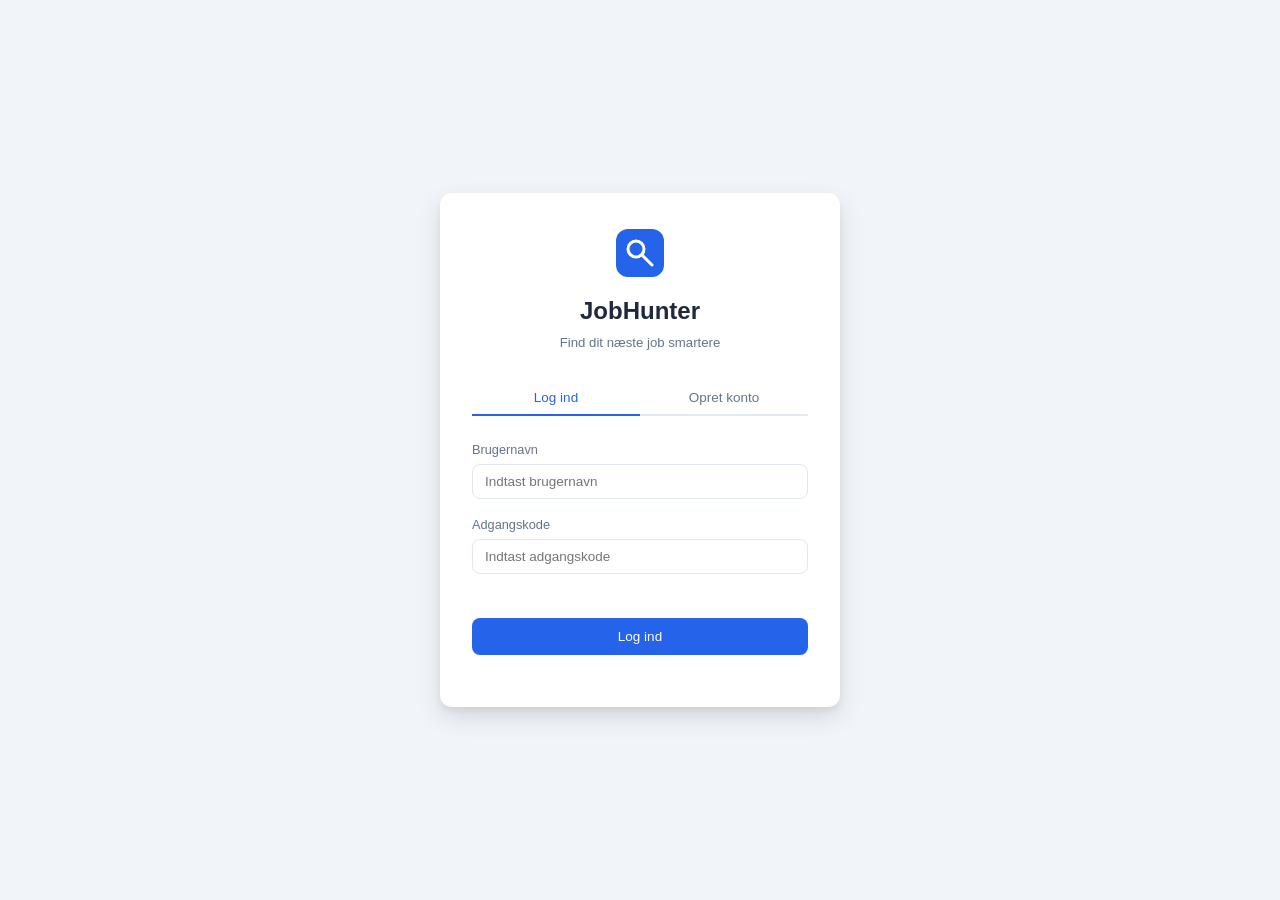
==== public/app.html @ 1c6abbb5 "Implement full JobHunter Online hybrid app with local companion scraper Agent-Logs-Url: https://gith" ====
<!DOCTYPE html>
<html lang="da">
<head>
  <meta charset="UTF-8">
  <meta name="viewport" content="width=device-width, initial-scale=1.0">
  <meta http-equiv="Cache-Control" content="no-cache, no-store, must-revalidate">
  <title>JobHunter</title>
  <link rel="stylesheet" href="css/style.css?v=1.0.0">
  <script>if(localStorage.getItem('jh-dark-mode')==='true')document.documentElement.classList.add('dark-mode');</script>
</head>
<body class="app-page">

  <!-- Sidebar -->
  <nav class="sidebar" id="sidebar">
    <div class="sidebar-logo">
      <svg width="32" height="32" viewBox="0 0 48 48" fill="none">
        <rect width="48" height="48" rx="10" fill="#2563eb"/>
        <circle cx="20" cy="20" r="8" stroke="white" stroke-width="3" fill="none"/>
        <line x1="26" y1="26" x2="36" y2="36" stroke="white" stroke-width="3" stroke-linecap="round"/>
      </svg>
      <span class="sidebar-title">JobHunter</span>
    </div>

    <ul class="sidebar-nav">
      <li class="nav-item active" data-panel="dashboard">
        <svg viewBox="0 0 20 20" fill="currentColor"><path d="M2 10a8 8 0 1 1 16 0A8 8 0 0 1 2 10zm8-5a1 1 0 0 1 1 1v3.586l2.707 2.707a1 1 0 0 1-1.414 1.414l-3-3A1 1 0 0 1 9 10V6a1 1 0 0 1 1-1z"/></svg>
        Dashboard
      </li>
      <li class="nav-item" data-panel="search">
        <svg viewBox="0 0 20 20" fill="currentColor"><path fill-rule="evenodd" d="M8 4a4 4 0 1 0 0 8 4 4 0 0 0 0-8zM2 8a6 6 0 1 1 10.89 3.476l4.817 4.817a1 1 0 0 1-1.414 1.414l-4.816-4.816A6 6 0 0 1 2 8z" clip-rule="evenodd"/></svg>
        Søg jobs
      </li>
      <li class="nav-item" data-panel="jobs">
        <svg viewBox="0 0 20 20" fill="currentColor"><path d="M9 2a1 1 0 0 0 0 2h2a1 1 0 1 0 0-2H9z"/><path fill-rule="evenodd" d="M4 5a2 2 0 0 1 2-2 3 3 0 0 0 3 3h2a3 3 0 0 0 3-3 2 2 0 0 1 2 2v11a2 2 0 0 1-2 2H6a2 2 0 0 1-2-2V5zm3 4a1 1 0 0 0 0 2h.01a1 1 0 1 0 0-2H7zm3 0a1 1 0 0 0 0 2h3a1 1 0 1 0 0-2h-3zm-3 4a1 1 0 0 0 0 2h.01a1 1 0 1 0 0-2H7zm3 0a1 1 0 0 0 0 2h3a1 1 0 1 0 0-2h-3z" clip-rule="evenodd"/></svg>
        Mine jobs
        <span class="nav-badge" id="jobsBadge" style="display:none"></span>
      </li>
      <li class="nav-item" data-panel="settings">
        <svg viewBox="0 0 20 20" fill="currentColor"><path fill-rule="evenodd" d="M11.49 3.17c-.38-1.56-2.6-1.56-2.98 0a1.532 1.532 0 0 1-2.286.948c-1.372-.836-2.942.734-2.106 2.106.54.886.061 2.042-.947 2.287-1.561.379-1.561 2.6 0 2.978a1.532 1.532 0 0 1 .947 2.287c-.836 1.372.734 2.942 2.106 2.106a1.532 1.532 0 0 1 2.287.947c.379 1.561 2.6 1.561 2.978 0a1.533 1.533 0 0 1 2.287-.947c1.372.836 2.942-.734 2.106-2.106a1.533 1.533 0 0 1 .947-2.287c1.561-.379 1.561-2.6 0-2.978a1.532 1.532 0 0 1-.947-2.287c.836-1.372-.734-2.942-2.106-2.106a1.532 1.532 0 0 1-2.287-.947zM10 13a3 3 0 1 0 0-6 3 3 0 0 0 0 6z" clip-rule="evenodd"/></svg>
        Indstillinger
      </li>
    </ul>

    <div class="sidebar-footer">
      <button class="btn-dark-toggle" id="darkToggle" title="Skift tema">
        <svg id="darkIcon" viewBox="0 0 20 20" fill="currentColor"><path d="M17.293 13.293A8 8 0 0 1 6.707 2.707a8.001 8.001 0 1 0 10.586 10.586z"/></svg>
      </button>
      <div class="sidebar-user">
        <span id="userName"></span>
        <button class="btn-logout" id="logoutBtn" title="Log ud">
          <svg viewBox="0 0 20 20" fill="currentColor"><path fill-rule="evenodd" d="M3 3a1 1 0 0 0-1 1v12a1 1 0 0 0 1 1h8a1 1 0 1 0 0-2H4V5h7a1 1 0 1 0 0-2H3zm12.293 4.293a1 1 0 0 1 1.414 1.414L14.414 11H10a1 1 0 1 0 0 2h4.414l2.293 2.293a1 1 0 0 1-1.414 1.414l-4-4a1 1 0 0 1 0-1.414l4-4z" clip-rule="evenodd"/></svg>
        </button>
      </div>
    </div>
  </nav>

  <!-- Main content -->
  <main class="main-content">

    <!-- ── Dashboard ───────────────────────────────────────────────── -->
    <section id="panel-dashboard" class="panel active">
      <div class="panel-header">
        <h2>Dashboard</h2>
      </div>
      <div class="stats-grid" id="statsGrid">
        <div class="stat-card">
          <div class="stat-number" id="statTotal">–</div>
          <div class="stat-label">Gemte jobs i alt</div>
        </div>
        <div class="stat-card stat-new">
          <div class="stat-number" id="statNew">–</div>
          <div class="stat-label">Nye</div>
        </div>
        <div class="stat-card stat-saved">
          <div class="stat-number" id="statSaved">–</div>
          <div class="stat-label">Favoritter</div>
        </div>
        <div class="stat-card stat-applied">
          <div class="stat-number" id="statApplied">–</div>
          <div class="stat-label">Ansøgt</div>
        </div>
        <div class="stat-card stat-rejected">
          <div class="stat-number" id="statRejected">–</div>
          <div class="stat-label">Afvist</div>
        </div>
      </div>

      <div class="dashboard-recent">
        <h3>Seneste jobs</h3>
        <div id="recentJobs" class="recent-list"></div>
      </div>
    </section>

    <!-- ── Search ──────────────────────────────────────────────────── -->
    <section id="panel-search" class="panel">
      <div class="panel-header">
        <h2>Søg jobs</h2>
      </div>

      <!-- Local scraper status -->
      <div class="scraper-status-card" id="scraperStatusCard">
        <div class="scraper-indicator" id="scraperIndicator">
          <span class="dot dot-checking"></span>
          <span id="scraperStatusText">Tjekker lokal scraper…</span>
        </div>
        <div id="scraperOfflineInfo" class="scraper-offline-info" style="display:none">
          <p><strong>Lokal scraper er ikke aktiv.</strong> For at søge jobs skal du starte den lokale helper-app på din PC:</p>
          <ol>
            <li>Sørg for Python 3.8+ er installeret</li>
            <li>Åbn en terminal i <code>local_scraper/</code> mappen</li>
            <li>Installer afhængigheder: <code>pip install -r requirements.txt</code></li>
            <li>Start scraper: <code>python helper.py</code></li>
            <li>Klik <strong>Tjek igen</strong> herunder</li>
          </ol>
          <button class="btn btn-secondary btn-sm" id="recheckScraperBtn">Tjek igen</button>
          <p class="note">Scraperens port kan ændres i <code>js/config.js</code> (LOCAL_SCRAPER_URL).</p>
        </div>
      </div>

      <!-- Search form -->
      <div class="search-form-card">
        <label for="searchUrl">Jobindex søge-URL</label>
        <div class="search-row">
          <input type="url" id="searchUrl" placeholder="https://www.jobindex.dk/jobsoegning?q=..." autocomplete="off">
          <select id="maxPages" title="Antal sider">
            <option value="1">1 side</option>
            <option value="2">2 sider</option>
            <option value="3" selected>3 sider</option>
            <option value="4">4 sider</option>
            <option value="5">5 sider</option>
          </select>
          <button class="btn btn-primary" id="scrapeBtn" disabled>Hent jobs</button>
        </div>
        <p class="hint">Åbn jobindex.dk i din browser, søg som du ønsker, kopiér URL'en og indsæt den her.</p>
      </div>

      <!-- Progress bar -->
      <div id="scrapeProgress" class="progress-bar-wrap" style="display:none">
        <div class="progress-bar-inner" id="scrapeProgressBar"></div>
        <span id="scrapeProgressText">Henter…</span>
      </div>

      <!-- Results -->
      <div id="searchResultsHeader" class="results-header" style="display:none">
        <span id="resultsCount"></span>
        <button class="btn btn-secondary btn-sm" id="importAllBtn">Gem alle til Min konto</button>
      </div>
      <div id="searchResults" class="results-grid"></div>
    </section>

    <!-- ── My Jobs ─────────────────────────────────────────────────── -->
    <section id="panel-jobs" class="panel">
      <div class="panel-header">
        <h2>Mine jobs</h2>
        <div class="panel-actions">
          <input type="search" id="jobsFilter" placeholder="Filtrer…" class="filter-input">
        </div>
      </div>
      <div class="kanban-board" id="kanbanBoard">
        <div class="kanban-col" data-status="new">
          <div class="kanban-col-header"><span class="kanban-col-title">Nye</span><span class="kanban-col-count" id="countNew">0</span></div>
          <div class="kanban-cards" id="colNew"></div>
        </div>
        <div class="kanban-col" data-status="saved">
          <div class="kanban-col-header"><span class="kanban-col-title">Favoritter</span><span class="kanban-col-count" id="countSaved">0</span></div>
          <div class="kanban-cards" id="colSaved"></div>
        </div>
        <div class="kanban-col" data-status="applied">
          <div class="kanban-col-header"><span class="kanban-col-title">Ansøgt</span><span class="kanban-col-count" id="countApplied">0</span></div>
          <div class="kanban-cards" id="colApplied"></div>
        </div>
        <div class="kanban-col" data-status="rejected">
          <div class="kanban-col-header"><span class="kanban-col-title">Afvist</span><span class="kanban-col-count" id="countRejected">0</span></div>
          <div class="kanban-cards" id="colRejected"></div>
        </div>
      </div>
    </section>

    <!-- ── Settings ────────────────────────────────────────────────── -->
    <section id="panel-settings" class="panel">
      <div class="panel-header">
        <h2>Indstillinger</h2>
      </div>

      <div class="settings-grid">
        <!-- ChatGPT API Key -->
        <div class="settings-card">
          <h3>ChatGPT API-nøgle</h3>
          <p class="settings-desc">Bruges til at analysere jobopslag med AI. Nøglen gemmes krypteret og forlader aldrig din konto.</p>
          <div class="form-group">
            <label for="apiKeyInput">API-nøgle</label>
            <div class="api-key-row">
              <input type="password" id="apiKeyInput" placeholder="sk-..." autocomplete="off">
              <button class="btn btn-secondary btn-sm" id="toggleApiKeyVisibility" type="button">Vis</button>
            </div>
            <div class="api-key-status" id="apiKeyStatus"></div>
          </div>
          <div class="settings-actions">
            <button class="btn btn-primary" id="saveApiKeyBtn">Gem nøgle</button>
            <button class="btn btn-danger btn-sm" id="clearApiKeyBtn" style="display:none">Fjern nøgle</button>
          </div>
        </div>

        <!-- Search Descriptions / Profile -->
        <div class="settings-card">
          <h3>Søgeprofil</h3>
          <p class="settings-desc">Beskriv dig selv, dine kompetencer og hvad du søger. Bruges af AI-analysen til at vurdere jobmatch.</p>
          <div class="form-group">
            <label for="profileInput">Din profil / søgekriterier</label>
            <textarea id="profileInput" rows="6" placeholder="Eks: Erfaren softwareudvikler med 5 års erfaring i Python og JavaScript. Søger fuld-tid i København eller remote. Interesseret i startup-miljøer og produktudvikling."></textarea>
          </div>
          <div class="form-group">
            <label for="keywordsInput">Nøgleord (ét pr. linje)</label>
            <textarea id="keywordsInput" rows="4" placeholder="Python&#10;JavaScript&#10;Remote&#10;Fuld-tid"></textarea>
          </div>
          <button class="btn btn-primary" id="saveProfileBtn">Gem profil</button>
        </div>

        <!-- Local scraper URL -->
        <div class="settings-card">
          <h3>Lokal scraper</h3>
          <p class="settings-desc">Adressen på din lokale JobHunter-scraper. Ændr kun dette hvis du kører den på en anden port.</p>
          <div class="form-group">
            <label for="scraperUrlInput">Scraper URL</label>
            <input type="url" id="scraperUrlInput" value="http://localhost:7474">
          </div>
          <button class="btn btn-secondary" id="saveScraperUrlBtn">Gem og test</button>
          <span id="scraperTestResult" class="settings-test-result"></span>
        </div>
      </div>

      <div id="settingsSaveMsg" class="save-msg" style="display:none"></div>
    </section>

  </main>

  <!-- Job detail modal -->
  <div id="jobModal" class="modal-overlay" style="display:none" role="dialog" aria-modal="true">
    <div class="modal-box">
      <div class="modal-header">
        <div>
          <h2 id="modalTitle"></h2>
          <p id="modalCompany" class="modal-company"></p>
        </div>
        <button class="modal-close" id="modalClose" aria-label="Luk">✕</button>
      </div>
      <div class="modal-body">
        <div class="modal-meta">
          <span id="modalLocation" class="modal-meta-item"></span>
          <a id="modalUrl" href="#" target="_blank" rel="noopener" class="modal-meta-item modal-link">Åbn jobopslag ↗</a>
        </div>
        <div class="modal-description" id="modalDescription"></div>

        <div class="modal-status-row">
          <label>Status:</label>
          <select id="modalStatus">
            <option value="new">Ny</option>
            <option value="saved">Favorit</option>
            <option value="applied">Ansøgt</option>
            <option value="rejected">Afvist</option>
          </select>
        </div>

        <div class="modal-analysis" id="modalAnalysis">
          <div class="analysis-header">
            <h3>AI-analyse</h3>
            <button class="btn btn-secondary btn-sm" id="analyzeBtn">Analysér med ChatGPT</button>
          </div>
          <div id="analysisContent" class="analysis-content"></div>
        </div>
      </div>
      <div class="modal-footer">
        <button class="btn btn-danger btn-sm" id="deleteJobBtn">Slet job</button>
        <button class="btn btn-primary" id="saveJobBtn">Gem ændringer</button>
      </div>
    </div>
  </div>

  <script src="js/config.js?v=1.0.0"></script>
  <script src="js/app.js?v=1.0.0"></script>
</body>
</html>
---- public/css/style.css ----
/* =========================================================================
   JobHunter – Stylesheet
   ========================================================================= */

/* ── Variables ─────────────────────────────────────────────────────────── */
:root {
  --primary:       #2563eb;
  --primary-dark:  #1d4ed8;
  --primary-light: #dbeafe;
  --danger:        #dc2626;
  --danger-light:  #fee2e2;
  --success:       #16a34a;
  --success-light: #dcfce7;
  --warning:       #d97706;
  --warning-light: #fef3c7;

  --bg:            #f1f5f9;
  --surface:       #ffffff;
  --surface-2:     #f8fafc;
  --border:        #e2e8f0;
  --text:          #1e293b;
  --text-2:        #64748b;
  --text-3:        #94a3b8;

  --sidebar-bg:    #1e293b;
  --sidebar-text:  #cbd5e1;
  --sidebar-hover: #334155;
  --sidebar-active:#2563eb;
  --sidebar-width: 230px;

  --radius:        8px;
  --radius-lg:     12px;
  --shadow:        0 1px 3px rgba(0,0,0,.08), 0 1px 2px rgba(0,0,0,.06);
  --shadow-lg:     0 10px 25px rgba(0,0,0,.12), 0 4px 6px rgba(0,0,0,.05);
}

html.dark-mode {
  --bg:         #0f172a;
  --surface:    #1e293b;
  --surface-2:  #162032;
  --border:     #334155;
  --text:       #f1f5f9;
  --text-2:     #94a3b8;
  --text-3:     #64748b;
  --primary-light: #1e3a5f;
  --danger-light:  #450a0a;
  --success-light: #052e16;
  --warning-light: #431407;
}

/* ── Reset ─────────────────────────────────────────────────────────────── */
*, *::before, *::after { box-sizing: border-box; margin: 0; padding: 0; }
html { font-size: 15px; -webkit-font-smoothing: antialiased; }
body {
  font-family: -apple-system, BlinkMacSystemFont, 'Segoe UI', Roboto, sans-serif;
  background: var(--bg);
  color: var(--text);
  line-height: 1.5;
}
a { color: var(--primary); text-decoration: none; }
a:hover { text-decoration: underline; }
ul { list-style: none; }
button { cursor: pointer; font-family: inherit; }

/* ── Buttons ───────────────────────────────────────────────────────────── */
.btn {
  display: inline-flex; align-items: center; gap: 6px;
  padding: 8px 16px; border-radius: var(--radius);
  font-size: .9rem; font-weight: 500; border: none;
  transition: background .15s, opacity .15s, box-shadow .15s;
  white-space: nowrap;
}
.btn:disabled { opacity: .45; cursor: not-allowed; }
.btn-primary  { background: var(--primary);  color: #fff; }
.btn-primary:hover:not(:disabled)  { background: var(--primary-dark); }
.btn-secondary { background: var(--surface-2); color: var(--text); border: 1px solid var(--border); }
.btn-secondary:hover:not(:disabled) { background: var(--border); }
.btn-danger   { background: var(--danger);   color: #fff; }
.btn-danger:hover:not(:disabled)   { background: #b91c1c; }
.btn-sm       { padding: 5px 11px; font-size: .82rem; }
.btn-full     { width: 100%; justify-content: center; padding: 11px; }

/* ── Form groups ───────────────────────────────────────────────────────── */
.form-group { margin-bottom: 16px; }
.form-group label {
  display: block; font-size: .85rem; font-weight: 500;
  color: var(--text-2); margin-bottom: 5px;
}
input[type="text"], input[type="email"], input[type="password"],
input[type="url"], input[type="search"], textarea, select {
  width: 100%; padding: 9px 12px;
  background: var(--surface); color: var(--text);
  border: 1px solid var(--border); border-radius: var(--radius);
  font-size: .9rem; font-family: inherit;
  transition: border-color .15s, box-shadow .15s;
}
input:focus, textarea:focus, select:focus {
  outline: none; border-color: var(--primary);
  box-shadow: 0 0 0 3px rgba(37,99,235,.15);
}
textarea { resize: vertical; min-height: 90px; }
select { appearance: none; background-image: url("data:image/svg+xml,%3Csvg xmlns='http://www.w3.org/2000/svg' width='16' height='16' viewBox='0 0 20 20' fill='%2364748b'%3E%3Cpath fill-rule='evenodd' d='M5.293 7.293a1 1 0 0 1 1.414 0L10 10.586l3.293-3.293a1 1 0 1 1 1.414 1.414l-4 4a1 1 0 0 1-1.414 0l-4-4a1 1 0 0 1 0-1.414z'/%3E%3C/svg%3E"); background-repeat: no-repeat; background-position: right 10px center; padding-right: 32px; }
.error-msg { color: var(--danger); font-size: .85rem; min-height: 20px; margin-bottom: 8px; }

/* ── Auth page ─────────────────────────────────────────────────────────── */
.auth-page { display: flex; align-items: center; justify-content: center; min-height: 100vh; padding: 24px; }
.auth-container {
  background: var(--surface); border-radius: var(--radius-lg);
  box-shadow: var(--shadow-lg); padding: 36px 32px;
  width: 100%; max-width: 400px;
}
.auth-logo { text-align: center; margin-bottom: 28px; }
.auth-logo svg { display: inline-block; margin-bottom: 10px; }
.auth-logo h1 { font-size: 1.6rem; font-weight: 700; color: var(--text); }
.auth-tagline { color: var(--text-2); font-size: .88rem; margin-top: 4px; }
.auth-tabs {
  display: flex; border-bottom: 2px solid var(--border);
  margin-bottom: 24px;
}
.auth-tab {
  flex: 1; padding: 9px; background: none; border: none;
  font-size: .9rem; font-weight: 500; color: var(--text-2);
  border-bottom: 2px solid transparent; margin-bottom: -2px;
  transition: color .15s, border-color .15s;
}
.auth-tab.active { color: var(--primary); border-bottom-color: var(--primary); }
.auth-form { display: none; }
.auth-form.active { display: block; }
.auth-version { text-align: center; font-size: .78rem; color: var(--text-3); margin-top: 16px; }
.file-protocol-warning {
  background: var(--warning-light); border: 1px solid var(--warning);
  border-radius: var(--radius); padding: 12px; margin-bottom: 16px;
  font-size: .85rem; line-height: 1.6; color: var(--text);
}
.file-protocol-warning code { background: rgba(0,0,0,.07); padding: 1px 4px; border-radius: 3px; }

/* ── App layout ────────────────────────────────────────────────────────── */
.app-page { display: flex; min-height: 100vh; }

/* ── Sidebar ───────────────────────────────────────────────────────────── */
.sidebar {
  width: var(--sidebar-width); background: var(--sidebar-bg);
  display: flex; flex-direction: column; flex-shrink: 0;
  position: fixed; top: 0; left: 0; height: 100vh; z-index: 100;
}
.sidebar-logo {
  display: flex; align-items: center; gap: 10px;
  padding: 20px 18px 16px; border-bottom: 1px solid #334155;
}
.sidebar-title { font-size: 1.1rem; font-weight: 700; color: #fff; }
.sidebar-nav { flex: 1; padding: 12px 0; overflow-y: auto; }
.nav-item {
  display: flex; align-items: center; gap: 10px;
  padding: 10px 18px; color: var(--sidebar-text); font-size: .9rem;
  cursor: pointer; border-radius: 6px; margin: 2px 8px;
  transition: background .15s, color .15s; position: relative;
  user-select: none;
}
.nav-item svg { width: 18px; height: 18px; flex-shrink: 0; }
.nav-item:hover  { background: var(--sidebar-hover); color: #fff; }
.nav-item.active { background: var(--sidebar-active); color: #fff; }
.nav-badge {
  margin-left: auto; background: var(--danger); color: #fff;
  font-size: .72rem; font-weight: 700; padding: 1px 6px; border-radius: 99px;
}
.sidebar-footer {
  padding: 12px 18px 16px; border-top: 1px solid #334155;
  display: flex; align-items: center; gap: 10px;
}
.sidebar-user {
  flex: 1; color: var(--sidebar-text); font-size: .85rem;
  overflow: hidden; text-overflow: ellipsis; white-space: nowrap;
}
.btn-dark-toggle, .btn-logout {
  background: none; border: none; color: var(--sidebar-text);
  padding: 6px; border-radius: 6px; line-height: 0;
  transition: background .15s, color .15s;
}
.btn-dark-toggle svg, .btn-logout svg { width: 18px; height: 18px; }
.btn-dark-toggle:hover, .btn-logout:hover { background: var(--sidebar-hover); color: #fff; }

/* ── Main content ──────────────────────────────────────────────────────── */
.main-content {
  flex: 1; margin-left: var(--sidebar-width);
  padding: 28px; overflow-y: auto;
  min-height: 100vh;
}

/* ── Panels ────────────────────────────────────────────────────────────── */
.panel { display: none; }
.panel.active { display: block; }
.panel-header {
  display: flex; align-items: center; justify-content: space-between;
  margin-bottom: 24px;
}
.panel-header h2 { font-size: 1.4rem; font-weight: 700; }
.panel-actions { display: flex; gap: 10px; align-items: center; }
.filter-input { width: 200px; padding: 7px 11px; }

/* ── Dashboard stats ───────────────────────────────────────────────────── */
.stats-grid { display: grid; grid-template-columns: repeat(auto-fit, minmax(150px, 1fr)); gap: 16px; margin-bottom: 32px; }
.stat-card {
  background: var(--surface); border-radius: var(--radius-lg);
  box-shadow: var(--shadow); padding: 20px;
  border-left: 4px solid var(--border);
}
.stat-card.stat-new     { border-left-color: var(--primary); }
.stat-card.stat-saved   { border-left-color: var(--warning); }
.stat-card.stat-applied { border-left-color: var(--success); }
.stat-card.stat-rejected{ border-left-color: var(--text-3);  }
.stat-number { font-size: 2rem; font-weight: 800; color: var(--text); line-height: 1; }
.stat-label  { font-size: .82rem; color: var(--text-2); margin-top: 4px; }

.dashboard-recent h3 { font-size: 1rem; font-weight: 600; margin-bottom: 12px; }
.recent-list { display: flex; flex-direction: column; gap: 8px; }
.recent-item {
  background: var(--surface); border-radius: var(--radius);
  padding: 12px 16px; box-shadow: var(--shadow);
  display: flex; align-items: center; gap: 12px; cursor: pointer;
  transition: box-shadow .15s;
}
.recent-item:hover { box-shadow: var(--shadow-lg); }
.recent-item-title { font-weight: 500; flex: 1; }
.recent-item-company { font-size: .85rem; color: var(--text-2); }

/* ── Scraper status card ───────────────────────────────────────────────── */
.scraper-status-card {
  background: var(--surface); border-radius: var(--radius-lg);
  box-shadow: var(--shadow); padding: 16px 20px; margin-bottom: 20px;
}
.scraper-indicator { display: flex; align-items: center; gap: 10px; font-weight: 500; }
.dot { width: 10px; height: 10px; border-radius: 50%; flex-shrink: 0; }
.dot-checking { background: var(--warning); animation: blink 1.2s infinite; }
.dot-online   { background: var(--success); }
.dot-offline  { background: var(--danger);  }
@keyframes blink { 0%,100%{opacity:1} 50%{opacity:.3} }
.scraper-offline-info { margin-top: 14px; font-size: .88rem; line-height: 1.7; }
.scraper-offline-info ol { margin: 8px 0 12px 20px; }
.scraper-offline-info li { margin-bottom: 4px; }
.scraper-offline-info code { background: var(--surface-2); border: 1px solid var(--border); padding: 1px 5px; border-radius: 4px; font-size: .85rem; }
.note { color: var(--text-2); font-size: .82rem; margin-top: 8px; }

/* ── Search form card ──────────────────────────────────────────────────── */
.search-form-card {
  background: var(--surface); border-radius: var(--radius-lg);
  box-shadow: var(--shadow); padding: 20px; margin-bottom: 20px;
}
.search-form-card label { display: block; font-weight: 500; margin-bottom: 10px; }
.search-row { display: flex; gap: 10px; }
.search-row input  { flex: 1; }
.search-row select { width: 110px; flex-shrink: 0; }
.hint { font-size: .82rem; color: var(--text-2); margin-top: 8px; }

/* ── Progress bar ──────────────────────────────────────────────────────── */
.progress-bar-wrap {
  background: var(--surface); border-radius: var(--radius);
  padding: 14px 16px; margin-bottom: 16px; display: flex; align-items: center; gap: 12px;
  border: 1px solid var(--border);
}
.progress-bar-inner {
  flex: 1; height: 6px; background: var(--border); border-radius: 99px; overflow: hidden;
  position: relative;
}
.progress-bar-inner::after {
  content: ''; position: absolute; top: 0; left: -50%; width: 50%; height: 100%;
  background: var(--primary); border-radius: 99px;
  animation: progress-slide 1.2s infinite ease-in-out;
}
@keyframes progress-slide { 0%{left:-50%} 100%{left:110%} }
#scrapeProgressText { font-size: .85rem; color: var(--text-2); white-space: nowrap; }

/* ── Results ───────────────────────────────────────────────────────────── */
.results-header { display: flex; align-items: center; justify-content: space-between; margin-bottom: 14px; }
.results-header span { font-size: .9rem; color: var(--text-2); }
.results-grid { display: grid; grid-template-columns: repeat(auto-fill, minmax(300px, 1fr)); gap: 14px; }

/* ── Job card (search results) ─────────────────────────────────────────── */
.job-card {
  background: var(--surface); border-radius: var(--radius-lg);
  box-shadow: var(--shadow); padding: 16px 18px;
  border: 1px solid var(--border);
  display: flex; flex-direction: column; gap: 8px;
  transition: box-shadow .15s, transform .15s;
}
.job-card:hover { box-shadow: var(--shadow-lg); transform: translateY(-1px); }
.job-card-title { font-weight: 600; font-size: .95rem; color: var(--text); line-height: 1.3; }
.job-card-company { font-size: .85rem; color: var(--primary); font-weight: 500; }
.job-card-location { font-size: .82rem; color: var(--text-2); }
.job-card-desc {
  font-size: .82rem; color: var(--text-2); line-height: 1.5;
  display: -webkit-box; -webkit-line-clamp: 3; -webkit-box-orient: vertical; overflow: hidden;
}
.job-card-actions { display: flex; gap: 8px; margin-top: 4px; flex-wrap: wrap; }
.job-card-actions .btn { font-size: .8rem; padding: 5px 10px; }

/* ── Kanban board ──────────────────────────────────────────────────────── */
.kanban-board {
  display: grid; grid-template-columns: repeat(4, 1fr); gap: 14px;
  align-items: start;
}
.kanban-col {
  background: var(--surface-2); border-radius: var(--radius-lg);
  border: 1px solid var(--border); overflow: hidden;
}
.kanban-col-header {
  display: flex; align-items: center; justify-content: space-between;
  padding: 12px 14px; background: var(--surface);
  border-bottom: 2px solid var(--border); font-weight: 600; font-size: .88rem;
}
.kanban-col[data-status="new"]      .kanban-col-header { border-bottom-color: var(--primary); }
.kanban-col[data-status="saved"]    .kanban-col-header { border-bottom-color: var(--warning); }
.kanban-col[data-status="applied"]  .kanban-col-header { border-bottom-color: var(--success); }
.kanban-col[data-status="rejected"] .kanban-col-header { border-bottom-color: var(--text-3); }
.kanban-col-count {
  background: var(--border); color: var(--text-2);
  font-size: .75rem; padding: 2px 7px; border-radius: 99px; font-weight: 600;
}
.kanban-cards { padding: 10px; display: flex; flex-direction: column; gap: 8px; min-height: 60px; }
.kanban-card {
  background: var(--surface); border-radius: var(--radius);
  box-shadow: var(--shadow); padding: 12px 14px;
  cursor: pointer; border: 1px solid var(--border);
  transition: box-shadow .15s;
}
.kanban-card:hover { box-shadow: var(--shadow-lg); }
.kanban-card-title { font-weight: 600; font-size: .88rem; margin-bottom: 3px; line-height: 1.3; }
.kanban-card-company { font-size: .8rem; color: var(--text-2); margin-bottom: 4px; }
.kanban-card-gpt { font-size: .78rem; color: var(--text-2); margin-top: 6px; font-style: italic; display: -webkit-box; -webkit-line-clamp: 2; -webkit-box-orient: vertical; overflow: hidden; }
.empty-col { text-align: center; padding: 20px 10px; color: var(--text-3); font-size: .82rem; }

/* ── Settings ──────────────────────────────────────────────────────────── */
.settings-grid { display: grid; grid-template-columns: repeat(auto-fit, minmax(300px, 1fr)); gap: 20px; }
.settings-card {
  background: var(--surface); border-radius: var(--radius-lg);
  box-shadow: var(--shadow); padding: 24px;
}
.settings-card h3 { font-size: 1rem; font-weight: 700; margin-bottom: 6px; }
.settings-desc { font-size: .85rem; color: var(--text-2); margin-bottom: 16px; line-height: 1.5; }
.settings-actions { display: flex; gap: 10px; align-items: center; flex-wrap: wrap; }
.api-key-row { display: flex; gap: 8px; }
.api-key-row input { flex: 1; }
.api-key-status { font-size: .82rem; margin-top: 6px; color: var(--text-2); }
.settings-test-result { font-size: .85rem; margin-left: 10px; }
.save-msg {
  margin-top: 16px; padding: 10px 16px; border-radius: var(--radius);
  font-size: .88rem; background: var(--success-light); color: var(--success);
}

/* ── Status badge ──────────────────────────────────────────────────────── */
.status-badge {
  display: inline-block; padding: 2px 8px; border-radius: 99px;
  font-size: .75rem; font-weight: 600;
}
.status-new      { background: var(--primary-light); color: var(--primary); }
.status-saved    { background: var(--warning-light); color: var(--warning); }
.status-applied  { background: var(--success-light); color: var(--success); }
.status-rejected { background: var(--border);        color: var(--text-2);  }

/* ── Modal ─────────────────────────────────────────────────────────────── */
.modal-overlay {
  position: fixed; inset: 0; background: rgba(0,0,0,.45);
  z-index: 200; display: flex; align-items: center; justify-content: center; padding: 24px;
}
.modal-box {
  background: var(--surface); border-radius: var(--radius-lg);
  box-shadow: var(--shadow-lg); width: 100%; max-width: 660px;
  max-height: 90vh; overflow: hidden; display: flex; flex-direction: column;
}
.modal-header {
  display: flex; justify-content: space-between; align-items: flex-start;
  padding: 20px 24px 16px; border-bottom: 1px solid var(--border);
}
.modal-header h2 { font-size: 1.1rem; font-weight: 700; line-height: 1.3; }
.modal-company { font-size: .9rem; color: var(--primary); font-weight: 500; margin-top: 3px; }
.modal-close {
  background: none; border: none; font-size: 1.2rem; color: var(--text-2);
  padding: 4px 6px; border-radius: 6px; line-height: 1; flex-shrink: 0; margin-left: 12px;
}
.modal-close:hover { background: var(--border); color: var(--text); }
.modal-body { padding: 20px 24px; overflow-y: auto; flex: 1; }
.modal-meta { display: flex; gap: 16px; flex-wrap: wrap; margin-bottom: 14px; }
.modal-meta-item { font-size: .85rem; color: var(--text-2); }
.modal-link { color: var(--primary); }
.modal-description {
  font-size: .88rem; line-height: 1.65; color: var(--text);
  white-space: pre-wrap; margin-bottom: 16px;
  max-height: 160px; overflow-y: auto;
  background: var(--surface-2); padding: 12px; border-radius: var(--radius);
  border: 1px solid var(--border);
}
.modal-status-row { display: flex; align-items: center; gap: 12px; margin-bottom: 16px; }
.modal-status-row label { font-weight: 500; font-size: .88rem; white-space: nowrap; }
.modal-status-row select { width: auto; }
.modal-analysis { background: var(--surface-2); border-radius: var(--radius); border: 1px solid var(--border); padding: 14px; }
.analysis-header { display: flex; align-items: center; justify-content: space-between; margin-bottom: 10px; }
.analysis-header h3 { font-size: .9rem; font-weight: 700; }
.analysis-content { font-size: .85rem; line-height: 1.65; white-space: pre-wrap; color: var(--text); min-height: 24px; }
.analysis-loading { color: var(--text-2); font-style: italic; }
.modal-footer {
  padding: 14px 24px; border-top: 1px solid var(--border);
  display: flex; justify-content: space-between; align-items: center; gap: 10px;
}

/* ── Toast ─────────────────────────────────────────────────────────────── */
#toast {
  position: fixed; bottom: 24px; right: 24px;
  background: var(--text); color: var(--bg);
  padding: 11px 18px; border-radius: var(--radius);
  font-size: .88rem; box-shadow: var(--shadow-lg);
  z-index: 999; opacity: 0; transition: opacity .25s;
  pointer-events: none;
}
#toast.show { opacity: 1; }

/* ── Scrollbar ─────────────────────────────────────────────────────────── */
::-webkit-scrollbar { width: 6px; height: 6px; }
::-webkit-scrollbar-track { background: transparent; }
::-webkit-scrollbar-thumb { background: var(--border); border-radius: 99px; }
::-webkit-scrollbar-thumb:hover { background: var(--text-3); }

/* ── Responsive ────────────────────────────────────────────────────────── */
@media (max-width: 900px) {
  .kanban-board { grid-template-columns: repeat(2, 1fr); }
}
@media (max-width: 640px) {
  :root { --sidebar-width: 0px; }
  .sidebar { transform: translateX(-100%); }
  .main-content { margin-left: 0; padding: 16px; }
  .kanban-board { grid-template-columns: 1fr; }
  .stats-grid { grid-template-columns: repeat(2, 1fr); }
}
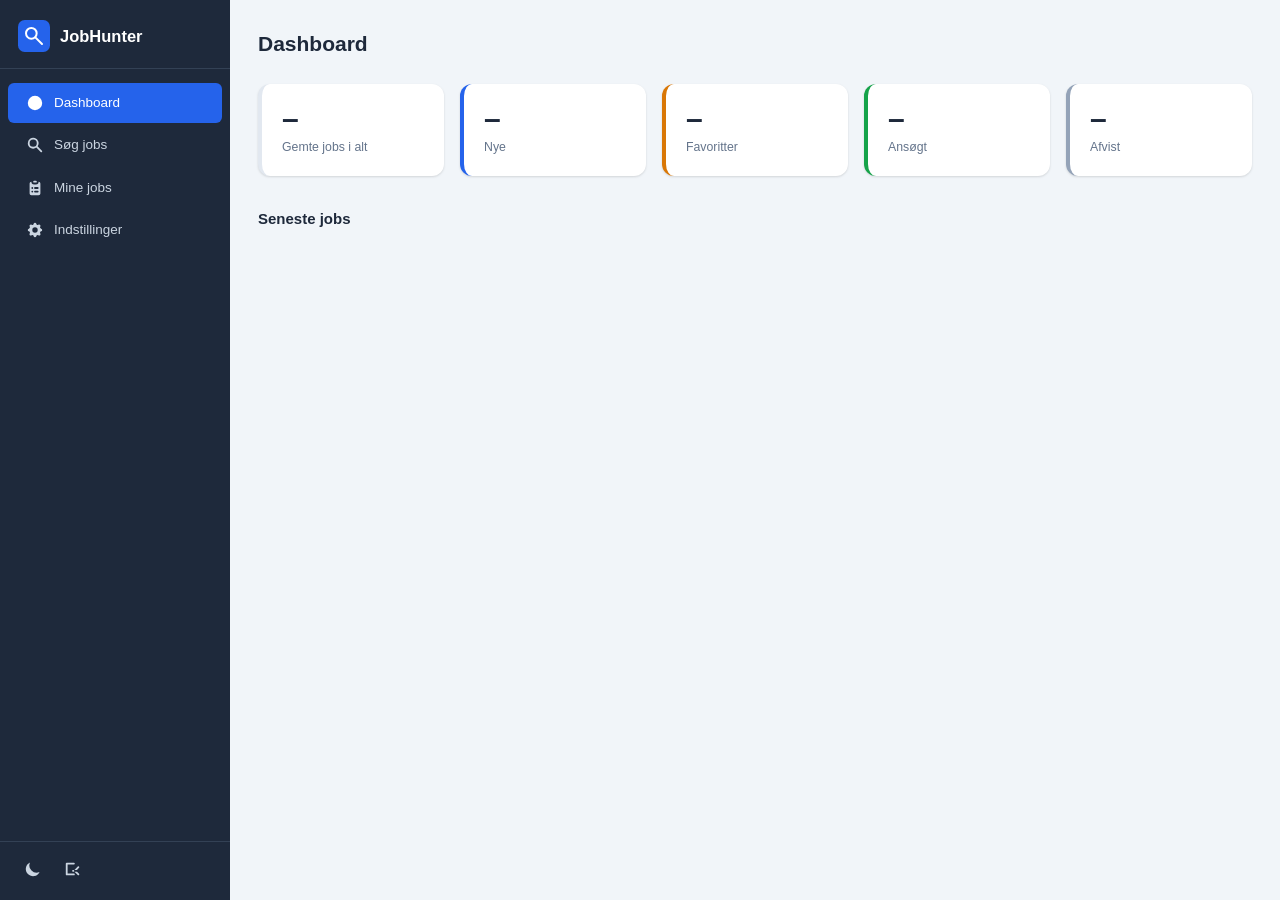
==== commit 096b72cf: "Enhance install UX: GUI installer, launcher scripts, in-app downloads, remove legacy file Agent-Logs" ====
--- a/public/app.html
+++ b/public/app.html
@@ -104,16 +104,15 @@
           <span id="scraperStatusText">Tjekker lokal scraper…</span>
         </div>
         <div id="scraperOfflineInfo" class="scraper-offline-info" style="display:none">
-          <p><strong>Lokal scraper er ikke aktiv.</strong> For at søge jobs skal du starte den lokale helper-app på din PC:</p>
+          <p><strong>Lokal scraper er ikke aktiv.</strong> For at søge jobs skal du installere og starte den lokale helper-app på din PC:</p>
           <ol>
-            <li>Sørg for Python 3.8+ er installeret</li>
-            <li>Åbn en terminal i <code>local_scraper/</code> mappen</li>
-            <li>Installer afhængigheder: <code>pip install -r requirements.txt</code></li>
-            <li>Start scraper: <code>python helper.py</code></li>
+            <li>Download scraper-filerne via <strong>Indstillinger → Download lokal scraper</strong> herunder</li>
+            <li>Kør <code>install.py</code> og vælg en installationsmappe (kræver Python 3.8+)</li>
+            <li>Dobbeltklik på <code>start.bat</code> (Windows) eller kør <code>./start.sh</code> (Mac/Linux)</li>
             <li>Klik <strong>Tjek igen</strong> herunder</li>
           </ol>
           <button class="btn btn-secondary btn-sm" id="recheckScraperBtn">Tjek igen</button>
-          <p class="note">Scraperens port kan ændres i <code>js/config.js</code> (LOCAL_SCRAPER_URL).</p>
+          <p class="note">Scraperens port kan ændres under <strong>Indstillinger → Lokal scraper</strong>.</p>
         </div>
       </div>
 
@@ -216,6 +215,44 @@
           <button class="btn btn-primary" id="saveProfileBtn">Gem profil</button>
         </div>
 
+        <!-- Download local scraper -->
+        <div class="settings-card">
+          <h3>Download lokal scraper</h3>
+          <p class="settings-desc">Download og installer helper-appen på din PC for at kunne søge jobs på jobindex.dk. Kræver Python 3.8+.</p>
+          <ol class="download-steps">
+            <li>Download alle filer herunder til en mappe på din PC</li>
+            <li>Kør <code>install.py</code> og vælg en installationsmappe</li>
+            <li>Dobbeltklik på <code>start.bat</code> (Windows) eller <code>start.sh</code> (Mac/Linux) for at starte</li>
+          </ol>
+          <div class="download-list">
+            <a class="download-item" href="downloads/install.py" download>
+              <span class="download-icon">📦</span>
+              <span class="download-name">install.py</span>
+              <span class="download-desc">GUI-installer – kør denne først</span>
+            </a>
+            <a class="download-item" href="downloads/helper.py" download>
+              <span class="download-icon">🔍</span>
+              <span class="download-name">helper.py</span>
+              <span class="download-desc">Selve scraper-scriptet</span>
+            </a>
+            <a class="download-item" href="downloads/requirements.txt" download>
+              <span class="download-icon">📄</span>
+              <span class="download-name">requirements.txt</span>
+              <span class="download-desc">Python-afhængigheder</span>
+            </a>
+            <a class="download-item" href="downloads/start.bat" download>
+              <span class="download-icon">🪟</span>
+              <span class="download-name">start.bat</span>
+              <span class="download-desc">Starter scraperen – Windows</span>
+            </a>
+            <a class="download-item" href="downloads/start.sh" download>
+              <span class="download-icon">🐧</span>
+              <span class="download-name">start.sh</span>
+              <span class="download-desc">Starter scraperen – Mac / Linux</span>
+            </a>
+          </div>
+        </div>
+
         <!-- Local scraper URL -->
         <div class="settings-card">
           <h3>Lokal scraper</h3>
--- a/public/css/style.css
+++ b/public/css/style.css
@@ -346,6 +346,25 @@
   font-size: .88rem; background: var(--success-light); color: var(--success);
 }
 
+/* ── Download list (settings card) ────────────────────────────────────── */
+.download-steps {
+  font-size: .85rem; color: var(--text-2); line-height: 1.7;
+  margin: 0 0 14px 18px;
+}
+.download-steps li { margin-bottom: 2px; }
+.download-list { display: flex; flex-direction: column; gap: 6px; }
+.download-item {
+  display: flex; align-items: center; gap: 10px;
+  padding: 8px 12px; border-radius: var(--radius);
+  background: var(--surface-2); border: 1px solid var(--border);
+  text-decoration: none; color: var(--text);
+  transition: background .15s, border-color .15s;
+}
+.download-item:hover { background: var(--primary-light); border-color: var(--primary); text-decoration: none; }
+.download-icon { font-size: 1.1rem; flex-shrink: 0; }
+.download-name { font-weight: 600; font-size: .88rem; min-width: 130px; }
+.download-desc { font-size: .8rem; color: var(--text-2); }
+
 /* ── Status badge ──────────────────────────────────────────────────────── */
 .status-badge {
   display: inline-block; padding: 2px 8px; border-radius: 99px;
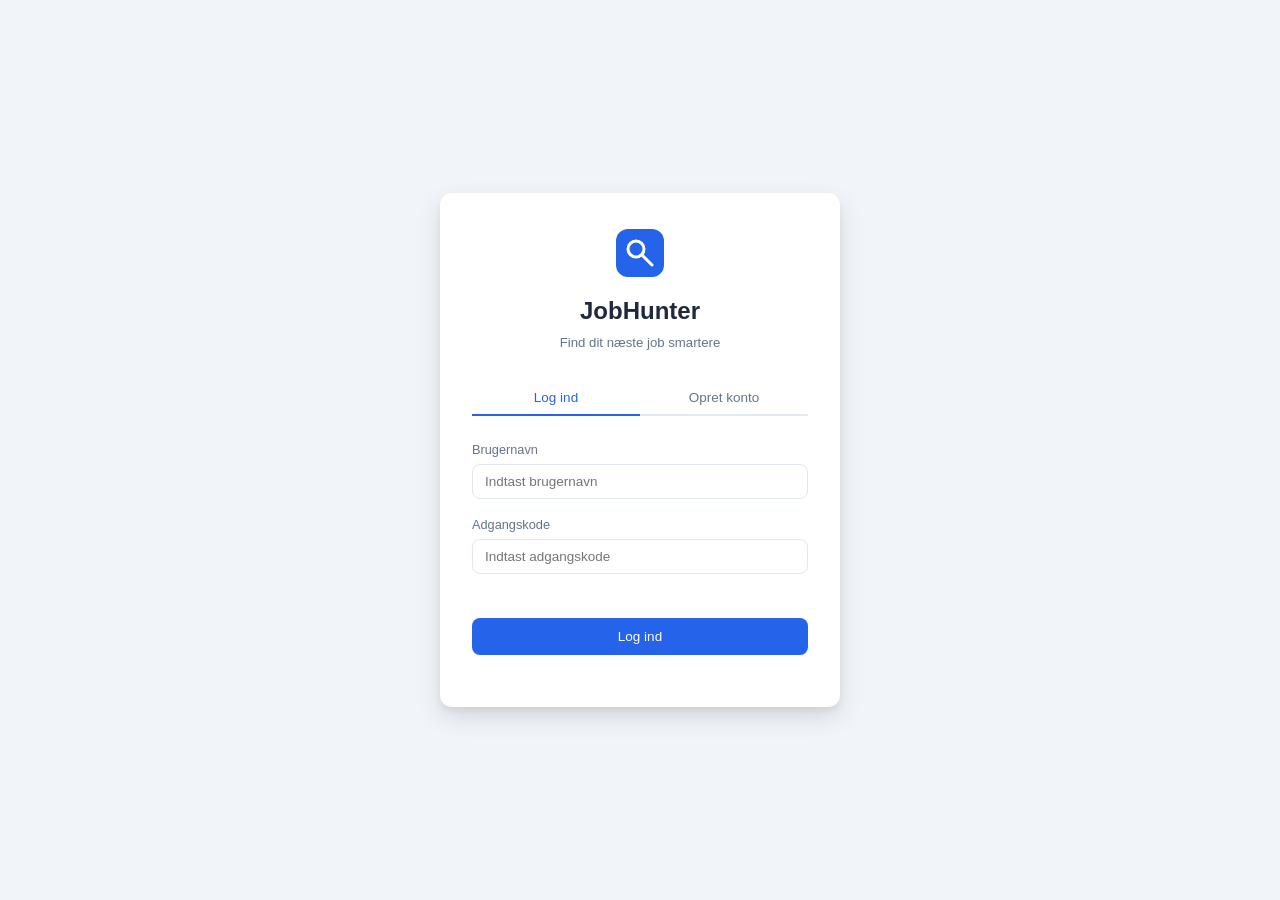
==== commit 226f9e2b: "feat: add subfolder support and UX overhaul Agent-Logs-Url: https://github.com/newGameDK/jobHunter/s" ====
--- a/public/app.html
+++ b/public/app.html
@@ -106,10 +106,10 @@
         <div id="scraperOfflineInfo" class="scraper-offline-info" style="display:none">
           <p><strong>Lokal scraper er ikke aktiv.</strong> For at søge jobs skal du installere og starte den lokale helper-app på din PC:</p>
           <ol>
-            <li>Download scraper-filerne via <strong>Indstillinger → Download lokal scraper</strong> herunder</li>
+            <li>Gå til <button class="btn-link" id="gotoDownloadBtn">Indstillinger → Download lokal scraper</button> og download alle filer til din PC</li>
             <li>Kør <code>install.py</code> og vælg en installationsmappe (kræver Python 3.8+)</li>
             <li>Dobbeltklik på <code>start.bat</code> (Windows) eller kør <code>./start.sh</code> (Mac/Linux)</li>
-            <li>Klik <strong>Tjek igen</strong> herunder</li>
+            <li>Vend tilbage hertil og klik <strong>Tjek igen</strong></li>
           </ol>
           <button class="btn btn-secondary btn-sm" id="recheckScraperBtn">Tjek igen</button>
           <p class="note">Scraperens port kan ændres under <strong>Indstillinger → Lokal scraper</strong>.</p>
--- a/public/css/style.css
+++ b/public/css/style.css
@@ -79,6 +79,7 @@
 .btn-danger:hover:not(:disabled)   { background: #b91c1c; }
 .btn-sm       { padding: 5px 11px; font-size: .82rem; }
 .btn-full     { width: 100%; justify-content: center; padding: 11px; }
+.btn-link     { background: none; border: none; padding: 0; color: var(--primary); font-weight: 600; text-decoration: underline; cursor: pointer; font-size: inherit; }
 
 /* ── Form groups ───────────────────────────────────────────────────────── */
 .form-group { margin-bottom: 16px; }
@@ -213,6 +214,7 @@
 
 .dashboard-recent h3 { font-size: 1rem; font-weight: 600; margin-bottom: 12px; }
 .recent-list { display: flex; flex-direction: column; gap: 8px; }
+.empty-state { color: var(--text-2); font-size: .88rem; display: flex; flex-direction: column; align-items: flex-start; gap: 12px; padding: 4px 0; }
 .recent-item {
   background: var(--surface); border-radius: var(--radius);
   padding: 12px 16px; box-shadow: var(--shadow);
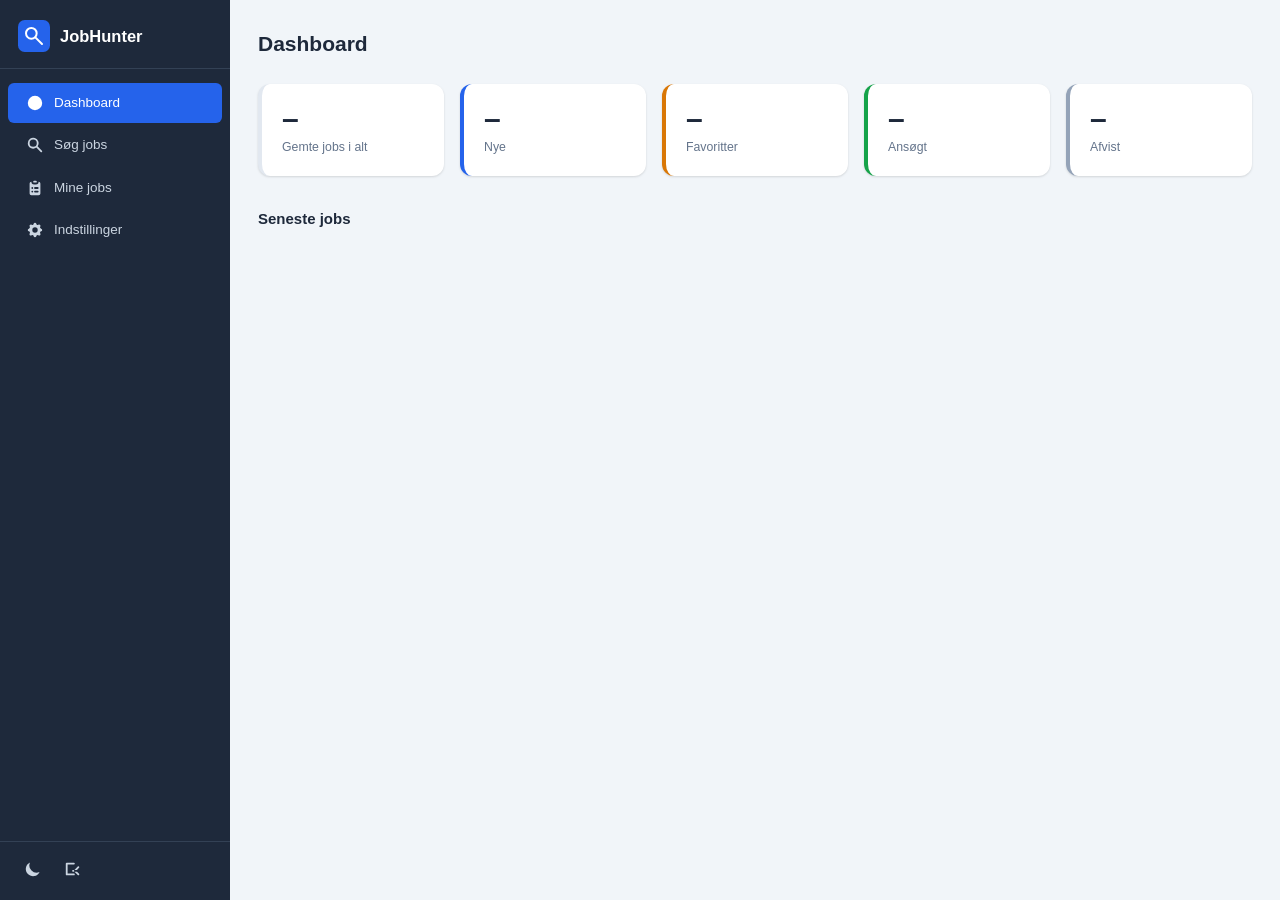
==== commit 285a568e: "feat: add browser bookmarklet scraper to replace Python local scraper Agent-Logs-Url: https://github" ====
--- a/public/app.html
+++ b/public/app.html
@@ -104,15 +104,16 @@
           <span id="scraperStatusText">Tjekker lokal scraper…</span>
         </div>
         <div id="scraperOfflineInfo" class="scraper-offline-info" style="display:none">
-          <p><strong>Lokal scraper er ikke aktiv.</strong> For at søge jobs skal du installere og starte den lokale helper-app på din PC:</p>
+          <p><strong>Lokal Python-scraper er ikke aktiv.</strong></p>
+          <p>Brug i stedet <strong>Bogmærke-scraperen</strong> – ingen installation krævet:</p>
           <ol>
-            <li>Gå til <button class="btn-link" id="gotoDownloadBtn">Indstillinger → Download lokal scraper</button> og download alle filer til din PC</li>
-            <li>Kør <code>install.py</code> og vælg en installationsmappe (kræver Python 3.8+)</li>
-            <li>Dobbeltklik på <code>start.bat</code> (Windows) eller kør <code>./start.sh</code> (Mac/Linux)</li>
-            <li>Vend tilbage hertil og klik <strong>Tjek igen</strong></li>
+            <li>Gå til <a href="https://www.jobindex.dk" target="_blank" rel="noopener">jobindex.dk</a> og søg efter jobs som normalt</li>
+            <li>Klik på <strong>JobHunter Scraper</strong>-bogmærket i din browser</li>
+            <li>Vend tilbage hertil og åbn <strong>Mine jobs</strong> – dine jobs er klar</li>
           </ol>
-          <button class="btn btn-secondary btn-sm" id="recheckScraperBtn">Tjek igen</button>
-          <p class="note">Scraperens port kan ændres under <strong>Indstillinger → Lokal scraper</strong>.</p>
+          <p class="note">Har du ikke bogmærket endnu? <button class="btn-link" id="gotoDownloadBtn">Gå til Indstillinger → Bogmærke-scraper</button>.</p>
+          <hr style="border:none;border-top:1px solid var(--border);margin:12px 0">
+          <p class="note">Kører du Python-scraperen? <button class="btn btn-secondary btn-sm" id="recheckScraperBtn">Tjek igen</button></p>
         </div>
       </div>
 
@@ -215,42 +216,74 @@
           <button class="btn btn-primary" id="saveProfileBtn">Gem profil</button>
         </div>
 
-        <!-- Download local scraper -->
-        <div class="settings-card">
-          <h3>Download lokal scraper</h3>
-          <p class="settings-desc">Download og installer helper-appen på din PC for at kunne søge jobs på jobindex.dk. Kræver Python 3.8+.</p>
-          <ol class="download-steps">
-            <li>Download alle filer herunder til en mappe på din PC</li>
-            <li>Kør <code>install.py</code> og vælg en installationsmappe</li>
-            <li>Dobbeltklik på <code>start.bat</code> (Windows) eller <code>start.sh</code> (Mac/Linux) for at starte</li>
-          </ol>
-          <div class="download-list">
-            <a class="download-item" href="downloads/install.py" download>
-              <span class="download-icon">📦</span>
-              <span class="download-name">install.py</span>
-              <span class="download-desc">GUI-installer – kør denne først</span>
-            </a>
-            <a class="download-item" href="downloads/helper.py" download>
-              <span class="download-icon">🔍</span>
-              <span class="download-name">helper.py</span>
-              <span class="download-desc">Selve scraper-scriptet</span>
-            </a>
-            <a class="download-item" href="downloads/requirements.txt" download>
-              <span class="download-icon">📄</span>
-              <span class="download-name">requirements.txt</span>
-              <span class="download-desc">Python-afhængigheder</span>
-            </a>
-            <a class="download-item" href="downloads/start.bat" download>
-              <span class="download-icon">🪟</span>
-              <span class="download-name">start.bat</span>
-              <span class="download-desc">Starter scraperen – Windows</span>
-            </a>
-            <a class="download-item" href="downloads/start.sh" download>
-              <span class="download-icon">🐧</span>
-              <span class="download-name">start.sh</span>
-              <span class="download-desc">Starter scraperen – Mac / Linux</span>
-            </a>
-          </div>
+        <!-- Bookmarklet scraper (no installation needed) -->
+        <div class="settings-card">
+          <h3>🔖 Bogmærke-scraper <span class="badge-recommended">Anbefalet</span></h3>
+          <p class="settings-desc">Ingen installation nødvendig! Træk knappen til din bogmærkelinje, og klik på den mens du er på en jobindex.dk søgeside – jobs sendes direkte til din konto.</p>
+
+          <div id="bookmarkletLoading" class="hint">Henter scraper-token…</div>
+
+          <div id="bookmarkletReady" style="display:none">
+            <div class="bookmarklet-drag-area">
+              <a id="bookmarkletLink" class="bookmarklet-btn" href="#"
+                 onclick="return false;" draggable="true"
+                 title="Træk til bogmærkelinje">
+                🔍 JobHunter Scraper
+              </a>
+              <p class="hint">👆 Træk denne knap til din browser-bogmærkelinje</p>
+            </div>
+            <ol class="download-steps">
+              <li>Træk knappen ovenfor til din browser-bogmærkelinje (eller højreklik → Tilføj bogmærke)</li>
+              <li>Gå til <a href="https://www.jobindex.dk" target="_blank" rel="noopener">jobindex.dk</a> og søg efter jobs</li>
+              <li>Klik på <strong>JobHunter Scraper</strong>-bogmærket – en grøn bekræftelse dukker op</li>
+              <li>Vend tilbage hertil og gå til <strong>Mine jobs</strong> for at se de importerede jobs</li>
+            </ol>
+            <div class="bookmarklet-token-row">
+              <span class="hint" id="tokenPreview"></span>
+              <button class="btn btn-secondary btn-sm" id="regenerateTokenBtn">Forny nøgle</button>
+            </div>
+          </div>
+        </div>
+
+        <!-- Download local scraper (advanced / Python) -->
+        <div class="settings-card">
+          <h3>⚙️ Python-scraper <span class="badge-advanced">Avanceret</span></h3>
+          <p class="settings-desc">Alternativ til bogmærke-scraperen. Kræver Python 3.8+ installeret på din PC.</p>
+          <details>
+            <summary class="btn-link" style="cursor:pointer">Vis download-muligheder</summary>
+            <ol class="download-steps" style="margin-top:12px">
+              <li>Download alle filer herunder til en mappe på din PC</li>
+              <li>Kør <code>install.py</code> og vælg en installationsmappe</li>
+              <li>Dobbeltklik på <code>start.bat</code> (Windows) eller <code>start.sh</code> (Mac/Linux) for at starte</li>
+            </ol>
+            <div class="download-list">
+              <a class="download-item" href="downloads/install.py" download>
+                <span class="download-icon">📦</span>
+                <span class="download-name">install.py</span>
+                <span class="download-desc">GUI-installer – kør denne først</span>
+              </a>
+              <a class="download-item" href="downloads/helper.py" download>
+                <span class="download-icon">🔍</span>
+                <span class="download-name">helper.py</span>
+                <span class="download-desc">Selve scraper-scriptet</span>
+              </a>
+              <a class="download-item" href="downloads/requirements.txt" download>
+                <span class="download-icon">📄</span>
+                <span class="download-name">requirements.txt</span>
+                <span class="download-desc">Python-afhængigheder</span>
+              </a>
+              <a class="download-item" href="downloads/start.bat" download>
+                <span class="download-icon">🪟</span>
+                <span class="download-name">start.bat</span>
+                <span class="download-desc">Starter scraperen – Windows</span>
+              </a>
+              <a class="download-item" href="downloads/start.sh" download>
+                <span class="download-icon">🐧</span>
+                <span class="download-name">start.sh</span>
+                <span class="download-desc">Starter scraperen – Mac / Linux</span>
+              </a>
+            </div>
+          </details>
         </div>
 
         <!-- Local scraper URL -->
--- a/public/css/style.css
+++ b/public/css/style.css
@@ -367,6 +367,40 @@
 .download-name { font-weight: 600; font-size: .88rem; min-width: 130px; }
 .download-desc { font-size: .8rem; color: var(--text-2); }
 
+/* ── Bookmarklet UI ────────────────────────────────────────────────────── */
+.bookmarklet-drag-area {
+  display: flex; align-items: center; gap: 14px;
+  padding: 14px; margin-bottom: 14px;
+  background: var(--surface-2); border: 2px dashed var(--border);
+  border-radius: var(--radius);
+}
+.bookmarklet-btn {
+  display: inline-flex; align-items: center; gap: 6px;
+  padding: 9px 18px; border-radius: var(--radius);
+  background: var(--primary); color: #fff;
+  font-weight: 700; font-size: .9rem; white-space: nowrap;
+  text-decoration: none; cursor: grab; user-select: none;
+  box-shadow: 0 2px 6px rgba(37,99,235,.35);
+  transition: background .15s, box-shadow .15s;
+}
+.bookmarklet-btn:hover { background: var(--primary-hover, #1d4ed8); text-decoration: none; color: #fff; }
+.bookmarklet-btn:active { cursor: grabbing; }
+.bookmarklet-token-row {
+  display: flex; align-items: center; gap: 12px; margin-top: 10px;
+  flex-wrap: wrap;
+}
+.badge-recommended {
+  display: inline-block; padding: 1px 8px; border-radius: 99px;
+  background: #dcfce7; color: #166534; font-size: .7rem; font-weight: 700;
+  vertical-align: middle; margin-left: 6px; letter-spacing: .02em;
+}
+.dark-mode .badge-recommended { background: #14532d; color: #86efac; }
+.badge-advanced {
+  display: inline-block; padding: 1px 8px; border-radius: 99px;
+  background: var(--surface-2); color: var(--text-2); font-size: .7rem; font-weight: 600;
+  vertical-align: middle; margin-left: 6px;
+}
+
 /* ── Status badge ──────────────────────────────────────────────────────── */
 .status-badge {
   display: inline-block; padding: 2px 8px; border-radius: 99px;
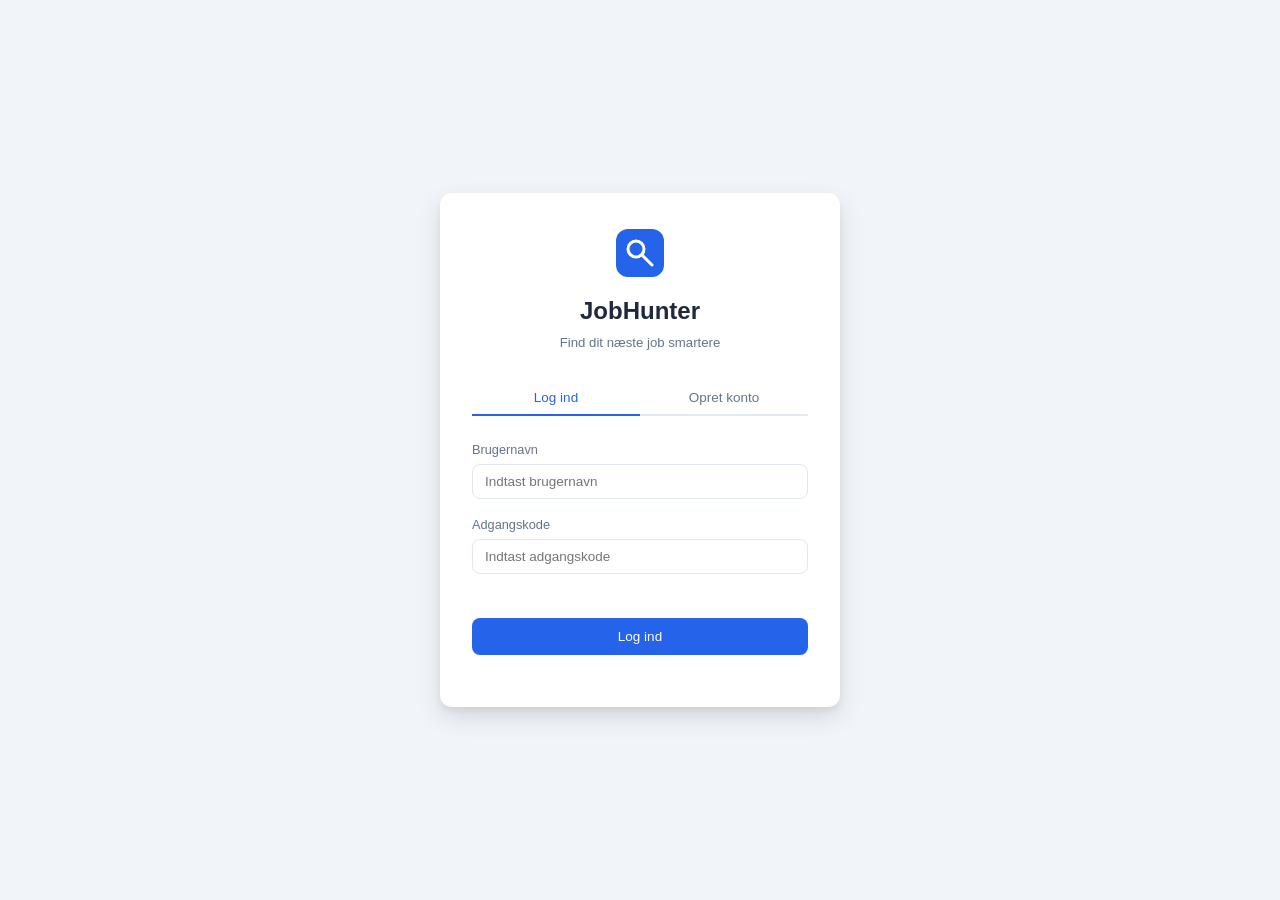
==== commit dd145734: "Add admin panel with user count, admin claim, and self-update from GitHub Agent-Logs-Url: https://gi" ====
--- a/public/app.html
+++ b/public/app.html
@@ -5,7 +5,7 @@
   <meta name="viewport" content="width=device-width, initial-scale=1.0">
   <meta http-equiv="Cache-Control" content="no-cache, no-store, must-revalidate">
   <title>JobHunter</title>
-  <link rel="stylesheet" href="css/style.css?v=1.0.0">
+  <link rel="stylesheet" href="css/style.css?v=1.1.0">
   <script>if(localStorage.getItem('jh-dark-mode')==='true')document.documentElement.classList.add('dark-mode');</script>
 </head>
 <body class="app-page">
@@ -38,6 +38,10 @@
       <li class="nav-item" data-panel="settings">
         <svg viewBox="0 0 20 20" fill="currentColor"><path fill-rule="evenodd" d="M11.49 3.17c-.38-1.56-2.6-1.56-2.98 0a1.532 1.532 0 0 1-2.286.948c-1.372-.836-2.942.734-2.106 2.106.54.886.061 2.042-.947 2.287-1.561.379-1.561 2.6 0 2.978a1.532 1.532 0 0 1 .947 2.287c-.836 1.372.734 2.942 2.106 2.106a1.532 1.532 0 0 1 2.287.947c.379 1.561 2.6 1.561 2.978 0a1.533 1.533 0 0 1 2.287-.947c1.372.836 2.942-.734 2.106-2.106a1.533 1.533 0 0 1 .947-2.287c1.561-.379 1.561-2.6 0-2.978a1.532 1.532 0 0 1-.947-2.287c.836-1.372-.734-2.942-2.106-2.106a1.532 1.532 0 0 1-2.287-.947zM10 13a3 3 0 1 0 0-6 3 3 0 0 0 0 6z" clip-rule="evenodd"/></svg>
         Indstillinger
+      </li>
+      <li class="nav-item" id="nav-admin" data-panel="admin" style="display:none">
+        <svg viewBox="0 0 20 20" fill="currentColor"><path fill-rule="evenodd" d="M2.166 4.999A11.954 11.954 0 0 0 10 1.944 11.954 11.954 0 0 1 17.834 5c.11.65.166 1.32.166 2.001 0 5.225-3.34 9.67-8 11.317C5.34 16.67 2 12.225 2 7c0-.682.057-1.35.166-2.001zm11.541 3.708a1 1 0 0 0-1.414-1.414L9 10.586 7.707 9.293a1 1 0 0 0-1.414 1.414l2 2a1 1 0 0 0 1.414 0l4-4z" clip-rule="evenodd"/></svg>
+        Admin
       </li>
     </ul>
 
@@ -302,6 +306,47 @@
       <div id="settingsSaveMsg" class="save-msg" style="display:none"></div>
     </section>
 
+    <!-- ── Admin ──────────────────────────────────────────────────── -->
+    <section id="panel-admin" class="panel">
+      <div class="panel-header">
+        <h2>Administration</h2>
+      </div>
+
+      <!-- Shown to any logged-in user when no admin has been claimed yet -->
+      <div id="adminClaimSection" class="settings-grid" style="display:none">
+        <div class="settings-card">
+          <h3>🛡️ Bliv administrator</h3>
+          <p class="settings-desc">Ingen administrator er endnu tildelt. Den første bruger, der klikker nedenfor, bliver administrator og får adgang til system-administration.</p>
+          <button class="btn btn-primary" id="claimAdminBtn">Bliv administrator</button>
+        </div>
+      </div>
+
+      <!-- Shown only to the admin user -->
+      <div id="adminPanel" class="settings-grid" style="display:none">
+        <div class="settings-card">
+          <h3>📊 System</h3>
+          <div class="admin-stat">
+            <span class="admin-stat-label">Antal brugere</span>
+            <span class="admin-stat-value" id="adminUserCount">–</span>
+          </div>
+          <div class="admin-stat">
+            <span class="admin-stat-label">Nuværende version</span>
+            <span class="admin-stat-value" id="adminCurrentVersion">–</span>
+          </div>
+        </div>
+
+        <div class="settings-card">
+          <h3>🔄 Opdatering</h3>
+          <p class="settings-desc">Henter den seneste version direkte fra GitHub. Database og brugerdata overskrives aldrig.</p>
+          <div id="adminUpdateStatus" class="admin-update-status" style="display:none"></div>
+          <div class="settings-actions">
+            <button class="btn btn-secondary" id="checkUpdateBtn">Tjek for opdatering</button>
+            <button class="btn btn-primary" id="doUpdateBtn" style="display:none">Installér opdatering</button>
+          </div>
+        </div>
+      </div>
+    </section>
+
   </main>
 
   <!-- Job detail modal -->
@@ -346,7 +391,7 @@
     </div>
   </div>
 
-  <script src="js/config.js?v=1.0.0"></script>
-  <script src="js/app.js?v=1.0.0"></script>
+  <script src="js/config.js?v=1.1.0"></script>
+  <script src="js/app.js?v=1.1.0"></script>
 </body>
 </html>
--- a/public/css/style.css
+++ b/public/css/style.css
@@ -484,3 +484,25 @@
   .kanban-board { grid-template-columns: 1fr; }
   .stats-grid { grid-template-columns: repeat(2, 1fr); }
 }
+
+/* ── Admin panel ───────────────────────────────────────────────────────── */
+.admin-stat {
+  display: flex;
+  justify-content: space-between;
+  align-items: center;
+  padding: 9px 0;
+  border-bottom: 1px solid var(--border);
+}
+.admin-stat:last-child { border-bottom: none; }
+.admin-stat-label { color: var(--text-2); font-size: .9rem; }
+.admin-stat-value { font-weight: 600; }
+
+.admin-update-status {
+  padding: 10px 14px;
+  border-radius: var(--radius);
+  font-size: .9rem;
+  margin-bottom: 12px;
+}
+.update-available { background: var(--warning-light); color: var(--warning); }
+.up-to-date       { background: var(--success-light); color: var(--success); }
+.update-error     { background: var(--danger-light);  color: var(--danger);  }
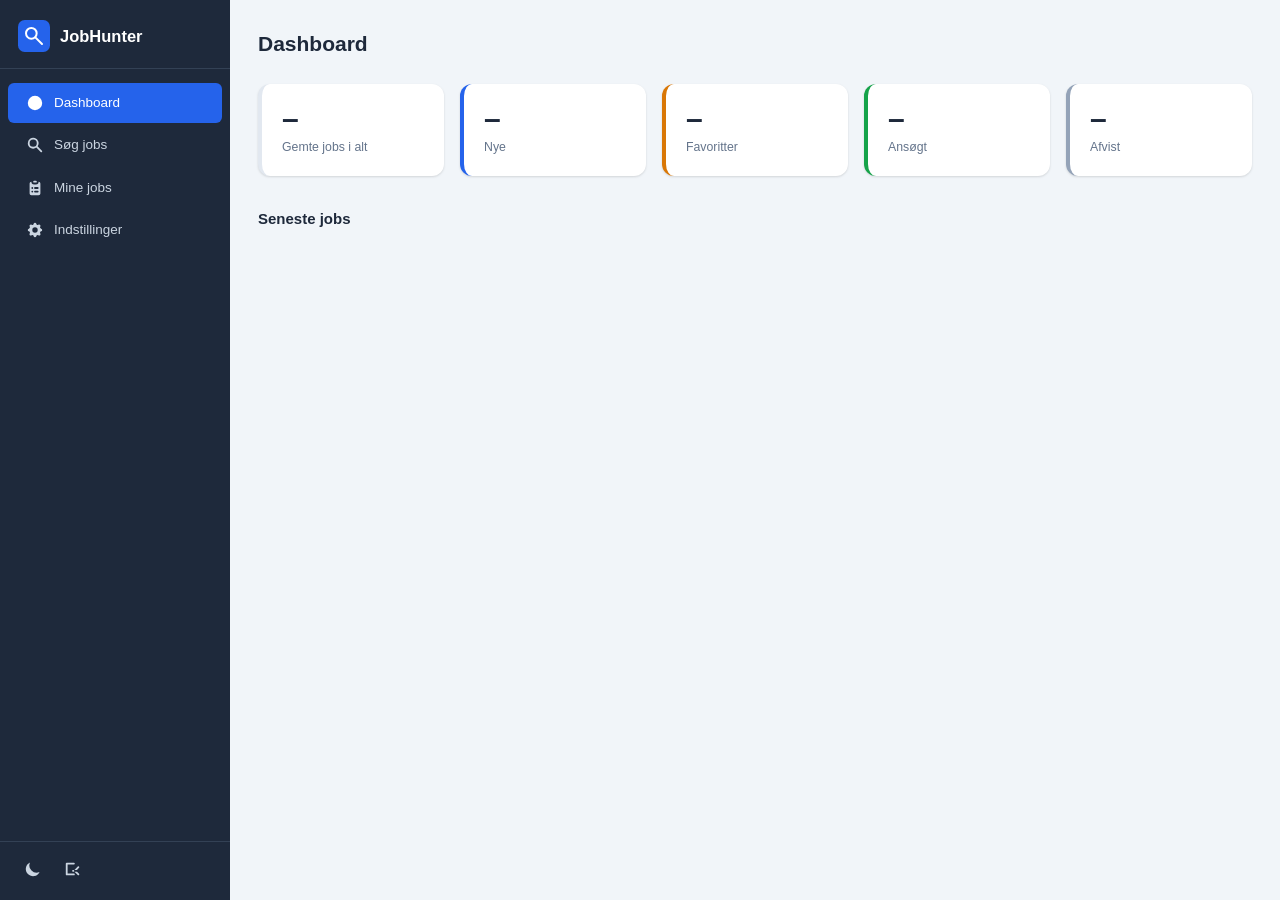
==== commit 0aaa06be: "feat: scrape all pages automatically until empty, remove max_pages limit Agent-Logs-Url: https://git" ====
--- a/public/app.html
+++ b/public/app.html
@@ -126,13 +126,6 @@
         <label for="searchUrl">Jobindex søge-URL</label>
         <div class="search-row">
           <input type="url" id="searchUrl" placeholder="https://www.jobindex.dk/jobsoegning?q=..." autocomplete="off">
-          <select id="maxPages" title="Antal sider">
-            <option value="1">1 side</option>
-            <option value="2">2 sider</option>
-            <option value="3" selected>3 sider</option>
-            <option value="4">4 sider</option>
-            <option value="5">5 sider</option>
-          </select>
           <button class="btn btn-primary" id="scrapeBtn" disabled>Hent jobs</button>
         </div>
         <p class="hint">Åbn jobindex.dk i din browser, søg som du ønsker, kopiér URL'en og indsæt den her.</p>
